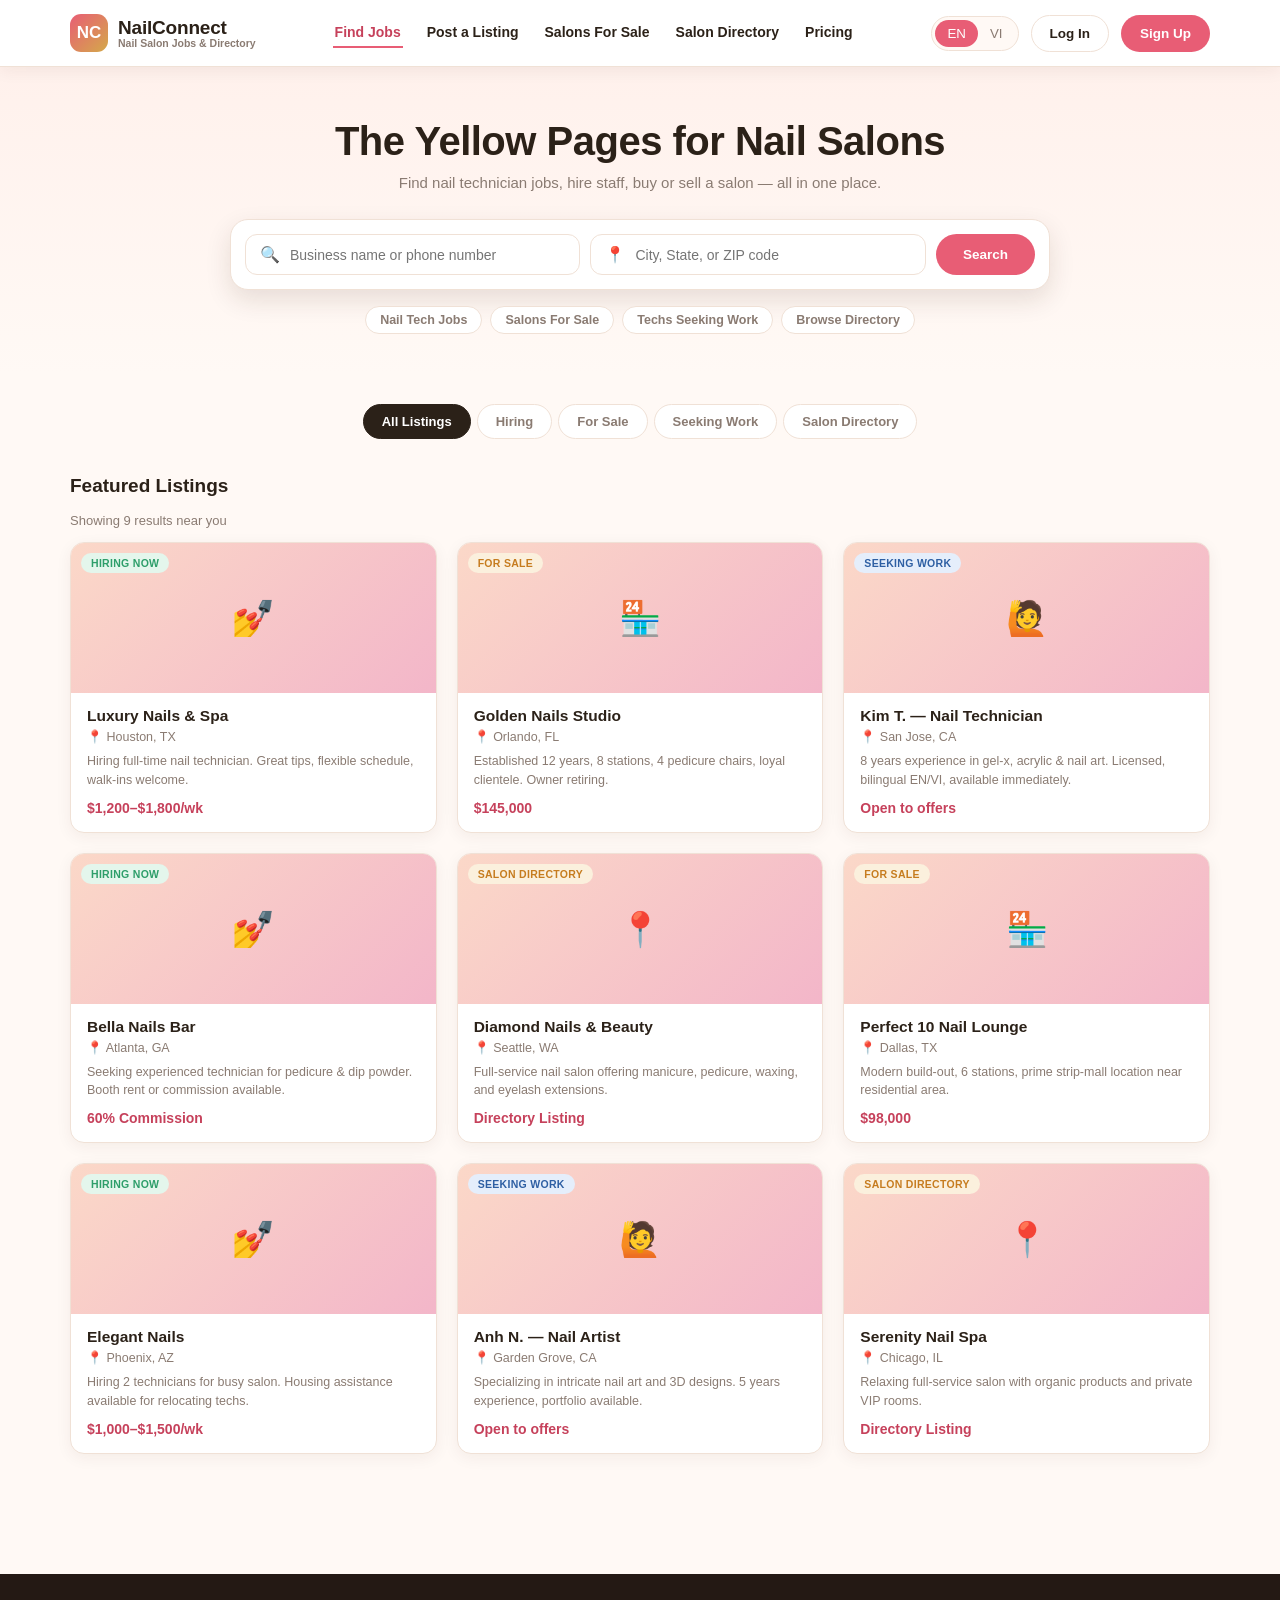
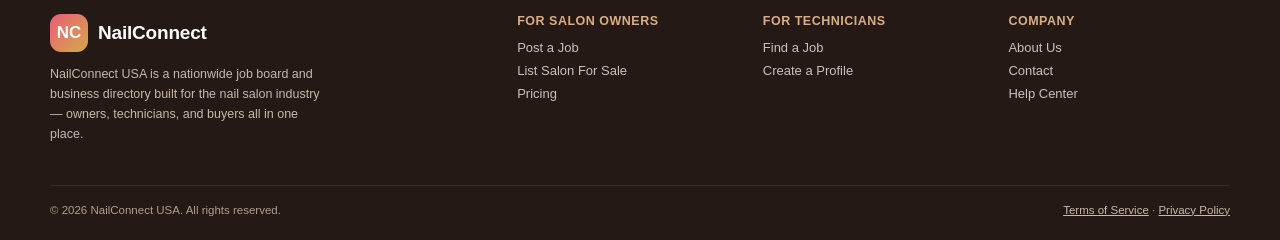
==== index.html @ aed932af "Add NailConnect USA mockup: nail salon job board & directory Static HTML/CSS/JS prototype for a bili" ====
<!DOCTYPE html>
<html lang="en">
<head>
<meta charset="UTF-8">
<meta name="viewport" content="width=device-width, initial-scale=1.0">
<title>NailConnect USA — Nail Salon Jobs & Directory</title>
<link rel="stylesheet" href="assets/css/style.css">
</head>
<body>

<header class="site-header">
  <div class="header-row">
    <a class="brand" href="index.html">
      <span class="mark">NC</span>
      <span>
        <span class="name">NailConnect</span>
        <span class="tagline" data-i18n="brand.tagline">Nail Salon Jobs &amp; Directory</span>
      </span>
    </a>
    <nav class="main-nav" id="mainNav">
      <a href="index.html" class="active" data-i18n="nav.jobs">Find Jobs</a>
      <a href="post-listing.html" data-i18n="nav.post">Post a Listing</a>
      <a href="index.html#forsale" data-i18n="nav.forsale">Salons For Sale</a>
      <a href="index.html#directory" data-i18n="nav.directory">Salon Directory</a>
      <a href="post-listing.html#plans" data-i18n="nav.pricing">Pricing</a>
    </nav>
    <div class="header-actions">
      <div class="lang-toggle">
        <button data-lang="en">EN</button>
        <button data-lang="vi">VI</button>
      </div>
      <a href="dashboard.html" class="btn btn-outline desktop-only" data-i18n="nav.login">Log In</a>
      <a href="post-listing.html" class="btn btn-primary desktop-only" data-i18n="nav.signup">Sign Up</a>
      <button class="hamburger" id="hamburger" aria-label="Menu"><span></span><span></span><span></span></button>
    </div>
  </div>
</header>

<section class="hero">
  <h1 data-i18n="hero.title">The Yellow Pages for Nail Salons</h1>
  <p data-i18n="hero.sub">Find nail technician jobs, hire staff, buy or sell a salon — all in one place.</p>
  <div class="search-panel">
    <div class="search-field">
      <span>🔍</span>
      <input type="text" id="searchName" data-i18n-ph="search.namePh" placeholder="Business name or phone number">
    </div>
    <div class="search-field">
      <span>📍</span>
      <input type="text" id="searchLoc" data-i18n-ph="search.locPh" placeholder="City, State, or ZIP code">
    </div>
    <button class="btn btn-primary" id="searchBtn" data-i18n="search.btn">Search</button>
  </div>
  <div class="chip-row">
    <button class="chip" data-type="jobs" data-i18n="chip.jobs">Nail Tech Jobs</button>
    <button class="chip" data-type="forsale" data-i18n="chip.forsale">Salons For Sale</button>
    <button class="chip" data-type="seeking" data-i18n="chip.seeking">Techs Seeking Work</button>
    <button class="chip" data-type="directory" data-i18n="chip.directory">Browse Directory</button>
  </div>
</section>

<div class="tab-row">
  <button class="tab-btn active" data-type="all" data-i18n="tabs.all">All Listings</button>
  <button class="tab-btn" data-type="jobs" data-i18n="tabs.jobs">Hiring</button>
  <button class="tab-btn" data-type="forsale" data-i18n="tabs.forsale">For Sale</button>
  <button class="tab-btn" data-type="seeking" data-i18n="tabs.seeking">Seeking Work</button>
  <button class="tab-btn" data-type="directory" data-i18n="tabs.directory">Salon Directory</button>
</div>

<main class="page" id="resultsSection">
  <div class="section-title">
    <h2 data-i18n="results.title">Featured Listings</h2>
  </div>
  <div class="results-meta" id="resultsMeta">Showing 9 results near you</div>
  <div class="listing-grid" id="listingGrid"></div>
</main>

<footer class="site-footer">
  <div class="footer-grid">
    <div>
      <div class="brand" style="margin-bottom:10px;">
        <span class="mark">NC</span><span class="name" style="color:#fff;">NailConnect</span>
      </div>
      <p style="font-size:12.5px;color:#C9B8AC;line-height:1.6;max-width:280px;" data-i18n="footer.about">NailConnect USA is a nationwide job board and business directory built for the nail salon industry.</p>
    </div>
    <div>
      <h4 data-i18n="footer.forOwners">For Salon Owners</h4>
      <a href="post-listing.html" data-i18n="footer.postJob">Post a Job</a>
      <a href="post-listing.html" data-i18n="footer.sellSalon">List Salon For Sale</a>
      <a href="post-listing.html#plans" data-i18n="footer.pricing">Pricing</a>
    </div>
    <div>
      <h4 data-i18n="footer.forTechs">For Technicians</h4>
      <a href="index.html" data-i18n="footer.findJob">Find a Job</a>
      <a href="post-listing.html" data-i18n="footer.createProfile">Create a Profile</a>
    </div>
    <div>
      <h4 data-i18n="footer.company">Company</h4>
      <a href="#" data-i18n="footer.aboutus">About Us</a>
      <a href="#" data-i18n="footer.contact">Contact</a>
      <a href="#" data-i18n="footer.help">Help Center</a>
    </div>
  </div>
  <div class="footer-bottom">
    <span>© 2026 NailConnect USA. <span data-i18n="footer.rights">All rights reserved.</span></span>
    <span><a href="#" data-i18n="footer.terms" style="color:#C9B8AC;">Terms of Service</a> · <a href="#" data-i18n="footer.privacy" style="color:#C9B8AC;">Privacy Policy</a></span>
  </div>
</footer>

<script src="assets/js/i18n.js"></script>
<script src="assets/js/app.js"></script>
</body>
</html>
---- assets/css/style.css ----
/* ============================================================
   NailConnect USA — shared stylesheet
   ============================================================ */
:root{
  --primary:#E85D75;
  --primary-dark:#C6415B;
  --gold:#D4A94A;
  --bg:#FFF9F5;
  --panel:#FFFFFF;
  --text:#2B2118;
  --muted:#8A7B72;
  --border:#F0E1D6;
  --success:#2E9E6A;
  --success-bg:#E4F6EC;
  --warn:#C67C1F;
  --warn-bg:#FBF0DD;
  --danger:#D14343;
  --danger-bg:#FBE8E8;
  --radius:14px;
  --shadow:0 4px 16px rgba(60,30,20,.06);
  --shadow-hover:0 10px 26px rgba(60,30,20,.12);
  --maxw:1180px;
}
*{box-sizing:border-box;}
html{scroll-behavior:smooth;}
body{
  margin:0;
  font-family:-apple-system,BlinkMacSystemFont,"Segoe UI",Roboto,Helvetica,Arial,sans-serif;
  background:var(--bg);
  color:var(--text);
  -webkit-font-smoothing:antialiased;
}
a{color:inherit;}
img{max-width:100%;display:block;}
button{font-family:inherit;}
.container{max-width:var(--maxw);margin:0 auto;padding:0 20px;}

/* ---------- Header ---------- */
header.site-header{
  position:sticky;top:0;z-index:100;
  background:var(--panel);
  border-bottom:1px solid var(--border);
  box-shadow:var(--shadow);
}
.header-row{
  max-width:var(--maxw);margin:0 auto;padding:14px 20px;
  display:flex;align-items:center;justify-content:space-between;gap:16px;
}
.brand{display:flex;align-items:center;gap:10px;text-decoration:none;flex-shrink:0;}
.brand .mark{
  width:38px;height:38px;border-radius:11px;
  background:linear-gradient(135deg,var(--primary),var(--gold));
  display:flex;align-items:center;justify-content:center;
  color:#fff;font-weight:800;font-size:17px;
}
.brand .name{font-weight:800;font-size:19px;color:var(--text);letter-spacing:-.2px;}
.brand .tagline{display:block;font-size:10.5px;font-weight:600;color:var(--muted);margin-top:-2px;}

nav.main-nav{display:flex;align-items:center;gap:22px;}
nav.main-nav a{
  text-decoration:none;color:var(--text);font-weight:600;font-size:14px;
  padding:6px 2px;border-bottom:2px solid transparent;
}
nav.main-nav a:hover, nav.main-nav a.active{border-color:var(--primary);color:var(--primary-dark);}

.header-actions{display:flex;align-items:center;gap:12px;flex-shrink:0;}

.lang-toggle{
  display:flex;background:var(--bg);border:1px solid var(--border);border-radius:999px;padding:3px;font-size:12px;font-weight:700;
}
.lang-toggle button{
  border:none;background:transparent;padding:6px 12px;border-radius:999px;cursor:pointer;color:var(--muted);
}
.lang-toggle button.active{background:var(--primary);color:#fff;}

.btn{
  display:inline-flex;align-items:center;justify-content:center;gap:6px;
  padding:10px 18px;border-radius:999px;border:1.5px solid transparent;
  font-weight:700;font-size:13.5px;cursor:pointer;text-decoration:none;
  transition:all .15s;
}
.btn-primary{background:var(--primary);color:#fff;}
.btn-primary:hover{background:var(--primary-dark);}
.btn-outline{border-color:var(--border);background:var(--panel);color:var(--text);}
.btn-outline:hover{border-color:var(--primary);color:var(--primary-dark);}
.btn-gold{background:var(--gold);color:#fff;}
.btn-gold:hover{background:#b98f38;}
.btn-block{width:100%;}
.btn-sm{padding:7px 14px;font-size:12.5px;}
.btn-danger-outline{border-color:var(--danger);color:var(--danger);background:transparent;}
.btn-danger-outline:hover{background:var(--danger-bg);}

.hamburger{display:none;flex-direction:column;gap:4px;background:none;border:none;cursor:pointer;padding:6px;}
.hamburger span{width:22px;height:2px;background:var(--text);border-radius:2px;}

/* ---------- Hero / Search ---------- */
.hero{
  background:linear-gradient(180deg,#FFF1EC 0%,var(--bg) 100%);
  padding:52px 20px 40px;text-align:center;
}
.hero h1{font-size:clamp(26px,4vw,40px);margin:0 0 10px;font-weight:800;letter-spacing:-.5px;}
.hero p{color:var(--muted);font-size:15px;margin:0 0 28px;}

.search-panel{
  max-width:820px;margin:0 auto;background:var(--panel);border:1px solid var(--border);
  border-radius:18px;box-shadow:var(--shadow-hover);padding:14px;
  display:flex;gap:10px;flex-wrap:wrap;
}
.search-field{
  flex:1;min-width:180px;display:flex;align-items:center;gap:8px;
  border:1.5px solid var(--border);border-radius:12px;padding:10px 14px;
}
.search-field input{border:none;outline:none;background:transparent;font-size:14px;width:100%;color:var(--text);}
.search-panel .btn{flex-shrink:0;padding:12px 26px;}

.chip-row{display:flex;gap:8px;justify-content:center;flex-wrap:wrap;margin-top:16px;}
.chip{
  border:1px solid var(--border);background:var(--panel);color:var(--muted);
  padding:6px 14px;border-radius:999px;font-size:12.5px;font-weight:600;cursor:pointer;
}
.chip:hover, .chip.active{border-color:var(--primary);color:var(--primary-dark);background:#FFF1EC;}

/* ---------- Tabs ---------- */
.tab-row{
  display:flex;gap:6px;justify-content:center;flex-wrap:wrap;
  margin:30px auto 6px;max-width:var(--maxw);padding:0 20px;
}
.tab-btn{
  border:1.5px solid var(--border);background:var(--panel);padding:9px 18px;border-radius:999px;
  font-weight:700;font-size:13px;color:var(--muted);cursor:pointer;
}
.tab-btn.active{background:var(--text);color:#fff;border-color:var(--text);}

/* ---------- Listing grid / cards ---------- */
main.page{max-width:var(--maxw);margin:0 auto;padding:30px 20px 80px;}
.section-title{display:flex;align-items:center;justify-content:space-between;margin:0 0 16px;}
.section-title h2{font-size:19px;margin:0;}
.results-meta{color:var(--muted);font-size:13px;margin-bottom:14px;}

.listing-grid{display:grid;grid-template-columns:repeat(3,1fr);gap:20px;}
@media (max-width:900px){.listing-grid{grid-template-columns:repeat(2,1fr);}}
@media (max-width:620px){.listing-grid{grid-template-columns:1fr;}}

.listing-card{
  background:var(--panel);border:1px solid var(--border);border-radius:var(--radius);
  overflow:hidden;box-shadow:var(--shadow);transition:box-shadow .15s,transform .15s;text-decoration:none;color:var(--text);display:block;
}
.listing-card:hover{box-shadow:var(--shadow-hover);transform:translateY(-2px);}
.listing-photo{
  height:150px;background:linear-gradient(135deg,#FBD8C8,#F3B6C9);
  display:flex;align-items:center;justify-content:center;font-size:34px;position:relative;
}
.badge{
  position:absolute;top:10px;left:10px;font-size:10.5px;font-weight:800;
  padding:4px 10px;border-radius:999px;text-transform:uppercase;letter-spacing:.3px;
}
.badge-hiring{background:var(--success-bg);color:var(--success);}
.badge-forsale{background:var(--warn-bg);color:var(--warn);}
.badge-seeking{background:#E5EEFB;color:#2E5FA3;}
.badge-featured{position:static;background:var(--gold);color:#fff;margin-left:6px;}
.listing-body{padding:14px 16px 16px;}
.listing-body h3{margin:0 0 4px;font-size:15.5px;}
.listing-loc{font-size:12.5px;color:var(--muted);margin-bottom:8px;display:flex;align-items:center;gap:5px;}
.listing-desc{font-size:12.5px;color:var(--muted);line-height:1.5;margin-bottom:10px;
  display:-webkit-box;-webkit-line-clamp:2;-webkit-box-orient:vertical;overflow:hidden;}
.listing-price{font-weight:800;color:var(--primary-dark);font-size:14px;}

/* ---------- Panels / forms ---------- */
.panel{background:var(--panel);border:1px solid var(--border);border-radius:var(--radius);box-shadow:var(--shadow);padding:24px;}
.form-row{margin-bottom:16px;}
.form-row label{display:block;font-size:13px;font-weight:700;margin-bottom:6px;}
.form-row .hint{font-size:11.5px;color:var(--muted);font-weight:400;margin-top:4px;}
.form-row input, .form-row select, .form-row textarea{
  width:100%;padding:11px 13px;border:1.5px solid var(--border);border-radius:10px;
  font-family:inherit;font-size:14px;outline:none;background:#fff;color:var(--text);
}
.form-row input:focus, .form-row select:focus, .form-row textarea:focus{border-color:var(--primary);}
.form-grid-2{display:grid;grid-template-columns:1fr 1fr;gap:16px;}
@media (max-width:640px){.form-grid-2{grid-template-columns:1fr;}}

.step-title{display:flex;align-items:center;gap:10px;margin:0 0 18px;font-size:16px;}
.step-num{
  width:26px;height:26px;border-radius:50%;background:var(--primary);color:#fff;
  display:flex;align-items:center;justify-content:center;font-size:13px;font-weight:800;flex-shrink:0;
}

.type-card-row{display:grid;grid-template-columns:repeat(4,1fr);gap:12px;}
@media (max-width:800px){.type-card-row{grid-template-columns:repeat(2,1fr);}}
.type-card{
  border:1.5px solid var(--border);border-radius:12px;padding:16px 12px;text-align:center;cursor:pointer;background:#fff;
}
.type-card:hover{border-color:var(--primary);}
.type-card.selected{border-color:var(--primary);background:#FFF1EC;}
.type-card .icon{font-size:26px;margin-bottom:6px;}
.type-card .label{font-size:13px;font-weight:700;}

.dropzone{
  border:2px dashed var(--border);border-radius:12px;padding:30px 14px;text-align:center;color:var(--muted);
  font-size:13px;background:#FFFCFA;cursor:pointer;
}
.dropzone:hover{border-color:var(--primary);}
.thumb-row{display:flex;gap:10px;flex-wrap:wrap;margin-top:12px;}
.thumb{width:64px;height:64px;border-radius:8px;background:linear-gradient(135deg,#FBD8C8,#F3B6C9);display:flex;align-items:center;justify-content:center;font-size:20px;}

.plan-row{display:grid;grid-template-columns:repeat(3,1fr);gap:14px;}
@media (max-width:760px){.plan-row{grid-template-columns:1fr;}}
.plan-card{border:1.5px solid var(--border);border-radius:14px;padding:20px;text-align:center;position:relative;background:#fff;cursor:pointer;}
.plan-card.selected{border-color:var(--gold);box-shadow:0 0 0 3px #D4A94A22;}
.plan-card .plan-name{font-weight:800;font-size:15px;margin-bottom:4px;}
.plan-card .plan-price{font-size:26px;font-weight:800;color:var(--primary-dark);margin:8px 0;}
.plan-card .plan-price span{font-size:12px;color:var(--muted);font-weight:600;}
.plan-card ul{list-style:none;padding:0;margin:12px 0 0;font-size:12.5px;color:var(--muted);text-align:left;}
.plan-card li{padding:4px 0;display:flex;gap:6px;}
.plan-badge{position:absolute;top:-10px;left:50%;transform:translateX(-50%);background:var(--gold);color:#fff;font-size:10.5px;font-weight:800;padding:3px 12px;border-radius:999px;}

.pay-methods{display:flex;gap:10px;margin-bottom:16px;flex-wrap:wrap;}
.pay-method{border:1.5px solid var(--border);border-radius:10px;padding:10px 16px;font-size:13px;font-weight:700;cursor:pointer;display:flex;align-items:center;gap:8px;background:#fff;}
.pay-method.selected{border-color:var(--primary);background:#FFF1EC;}
.apple-pay-btn, .google-pay-btn{
  background:#000;color:#fff;border-radius:10px;padding:13px;text-align:center;font-weight:700;font-size:14px;cursor:pointer;
}
.google-pay-btn{background:#fff;color:#1a1a1a;border:1.5px solid var(--border);}

/* ---------- Dashboard / Admin layout ---------- */
.app-shell{display:flex;min-height:calc(100vh - 68px);}
.sidebar{
  width:230px;flex-shrink:0;background:var(--panel);border-right:1px solid var(--border);
  padding:20px 14px;position:sticky;top:68px;align-self:flex-start;height:calc(100vh - 68px);overflow-y:auto;
}
.sidebar a{
  display:flex;align-items:center;gap:10px;text-decoration:none;color:var(--text);
  padding:10px 12px;border-radius:10px;font-size:13.5px;font-weight:600;margin-bottom:2px;
}
.sidebar a:hover{background:var(--bg);}
.sidebar a.active{background:#FFF1EC;color:var(--primary-dark);}
.sidebar .sidebar-label{font-size:11px;text-transform:uppercase;color:var(--muted);font-weight:700;letter-spacing:.5px;margin:16px 0 6px 12px;}
.dash-main{flex:1;padding:26px 30px;min-width:0;}
.dash-main h1{font-size:21px;margin:0 0 4px;}
.dash-sub{color:var(--muted);font-size:13.5px;margin-bottom:22px;}

.stat-grid{display:grid;grid-template-columns:repeat(4,1fr);gap:16px;margin-bottom:26px;}
@media (max-width:900px){.stat-grid{grid-template-columns:repeat(2,1fr);}}
.stat-card{background:var(--panel);border:1px solid var(--border);border-radius:var(--radius);padding:18px 20px;box-shadow:var(--shadow);}
.stat-card .stat-val{font-size:24px;font-weight:800;}
.stat-card .stat-lbl{font-size:12px;color:var(--muted);font-weight:600;margin-top:2px;}
.stat-card .stat-delta{font-size:11px;font-weight:700;margin-top:6px;}
.stat-card .stat-delta.up{color:var(--success);}
.stat-card .stat-delta.down{color:var(--danger);}

table.data-table{width:100%;border-collapse:collapse;font-size:13px;}
table.data-table th{
  text-align:left;font-size:11px;text-transform:uppercase;letter-spacing:.4px;color:var(--muted);
  padding:10px 12px;border-bottom:1.5px solid var(--border);font-weight:700;
}
table.data-table td{padding:12px;border-bottom:1px solid var(--border);vertical-align:middle;}
table.data-table tr:last-child td{border-bottom:none;}
.status-pill{font-size:11px;font-weight:800;padding:4px 10px;border-radius:999px;display:inline-block;}
.status-active{background:var(--success-bg);color:var(--success);}
.status-pending{background:var(--warn-bg);color:var(--warn);}
.status-expired{background:#EFEFEF;color:var(--muted);}
.status-rejected{background:var(--danger-bg);color:var(--danger);}
.table-wrap{background:var(--panel);border:1px solid var(--border);border-radius:var(--radius);box-shadow:var(--shadow);padding:6px;overflow-x:auto;}
.table-actions{display:flex;gap:6px;}
.icon-btn{border:1px solid var(--border);background:#fff;border-radius:8px;padding:6px 10px;font-size:12px;cursor:pointer;}
.icon-btn.approve{color:var(--success);border-color:var(--success);}
.icon-btn.reject{color:var(--danger);border-color:var(--danger);}

.card-toolbar{display:flex;justify-content:space-between;align-items:center;margin-bottom:16px;flex-wrap:wrap;gap:10px;}

/* ---------- Listing detail page ---------- */
.detail-grid{display:grid;grid-template-columns:2fr 1fr;gap:24px;align-items:start;}
@media (max-width:900px){.detail-grid{grid-template-columns:1fr;}}
.gallery-main{height:320px;border-radius:var(--radius);background:linear-gradient(135deg,#FBD8C8,#F3B6C9);display:flex;align-items:center;justify-content:center;font-size:50px;margin-bottom:10px;}
.gallery-thumbs{display:flex;gap:8px;}
.gallery-thumbs .thumb{flex:1;height:56px;}
.social-row{display:flex;gap:10px;margin-top:14px;}
.social-icon{width:36px;height:36px;border-radius:50%;background:var(--bg);border:1px solid var(--border);display:flex;align-items:center;justify-content:center;font-size:15px;text-decoration:none;color:var(--text);}
.info-list{list-style:none;padding:0;margin:0;font-size:13.5px;}
.info-list li{display:flex;gap:8px;padding:8px 0;border-bottom:1px solid var(--border);}
.info-list li:last-child{border-bottom:none;}

/* ---------- Footer ---------- */
footer.site-footer{background:#241914;color:#EADFD6;padding:40px 20px 24px;margin-top:40px;}
.footer-grid{max-width:var(--maxw);margin:0 auto;display:grid;grid-template-columns:2fr 1fr 1fr 1fr;gap:24px;}
@media (max-width:760px){.footer-grid{grid-template-columns:1fr 1fr;}}
.footer-grid h4{font-size:12.5px;text-transform:uppercase;letter-spacing:.5px;color:#D9AE86;margin:0 0 12px;}
.footer-grid a{display:block;color:#EADFD6;text-decoration:none;font-size:13px;margin-bottom:8px;opacity:.85;}
.footer-grid a:hover{opacity:1;text-decoration:underline;}
.footer-bottom{max-width:var(--maxw);margin:28px auto 0;border-top:1px solid #3A2C24;padding-top:18px;font-size:11.5px;color:#B39C8C;display:flex;justify-content:space-between;flex-wrap:wrap;gap:10px;}

/* ---------- Mobile nav ---------- */
@media (max-width:860px){
  nav.main-nav{
    position:fixed;top:68px;left:0;right:0;bottom:0;background:var(--panel);
    flex-direction:column;align-items:flex-start;padding:20px;gap:4px;
    transform:translateX(-100%);transition:transform .2s;z-index:90;overflow-y:auto;
  }
  nav.main-nav.open{transform:translateX(0);}
  nav.main-nav a{width:100%;padding:12px 8px;border-bottom:1px solid var(--border);}
  .hamburger{display:flex;}
  .header-actions .desktop-only{display:none;}
  .sidebar{
    position:fixed;left:0;top:68px;bottom:0;transform:translateX(-100%);transition:transform .2s;z-index:95;width:250px;box-shadow:var(--shadow-hover);
  }
  .sidebar.open{transform:translateX(0);}
  .dash-main{padding:18px;}
  .stat-grid{grid-template-columns:1fr 1fr;}
}
@media (max-width:480px){
  .search-panel{flex-direction:column;}
  .search-panel .btn{width:100%;}
  .stat-grid{grid-template-columns:1fr;}
}

.mobile-menu-toggle{display:none;}
@media (max-width:860px){
  .mobile-menu-toggle{display:inline-flex;background:none;border:1px solid var(--border);border-radius:8px;padding:8px 10px;cursor:pointer;font-size:13px;}
}

.text-center{text-align:center;}
.mt-24{margin-top:24px;}
.muted{color:var(--muted);}
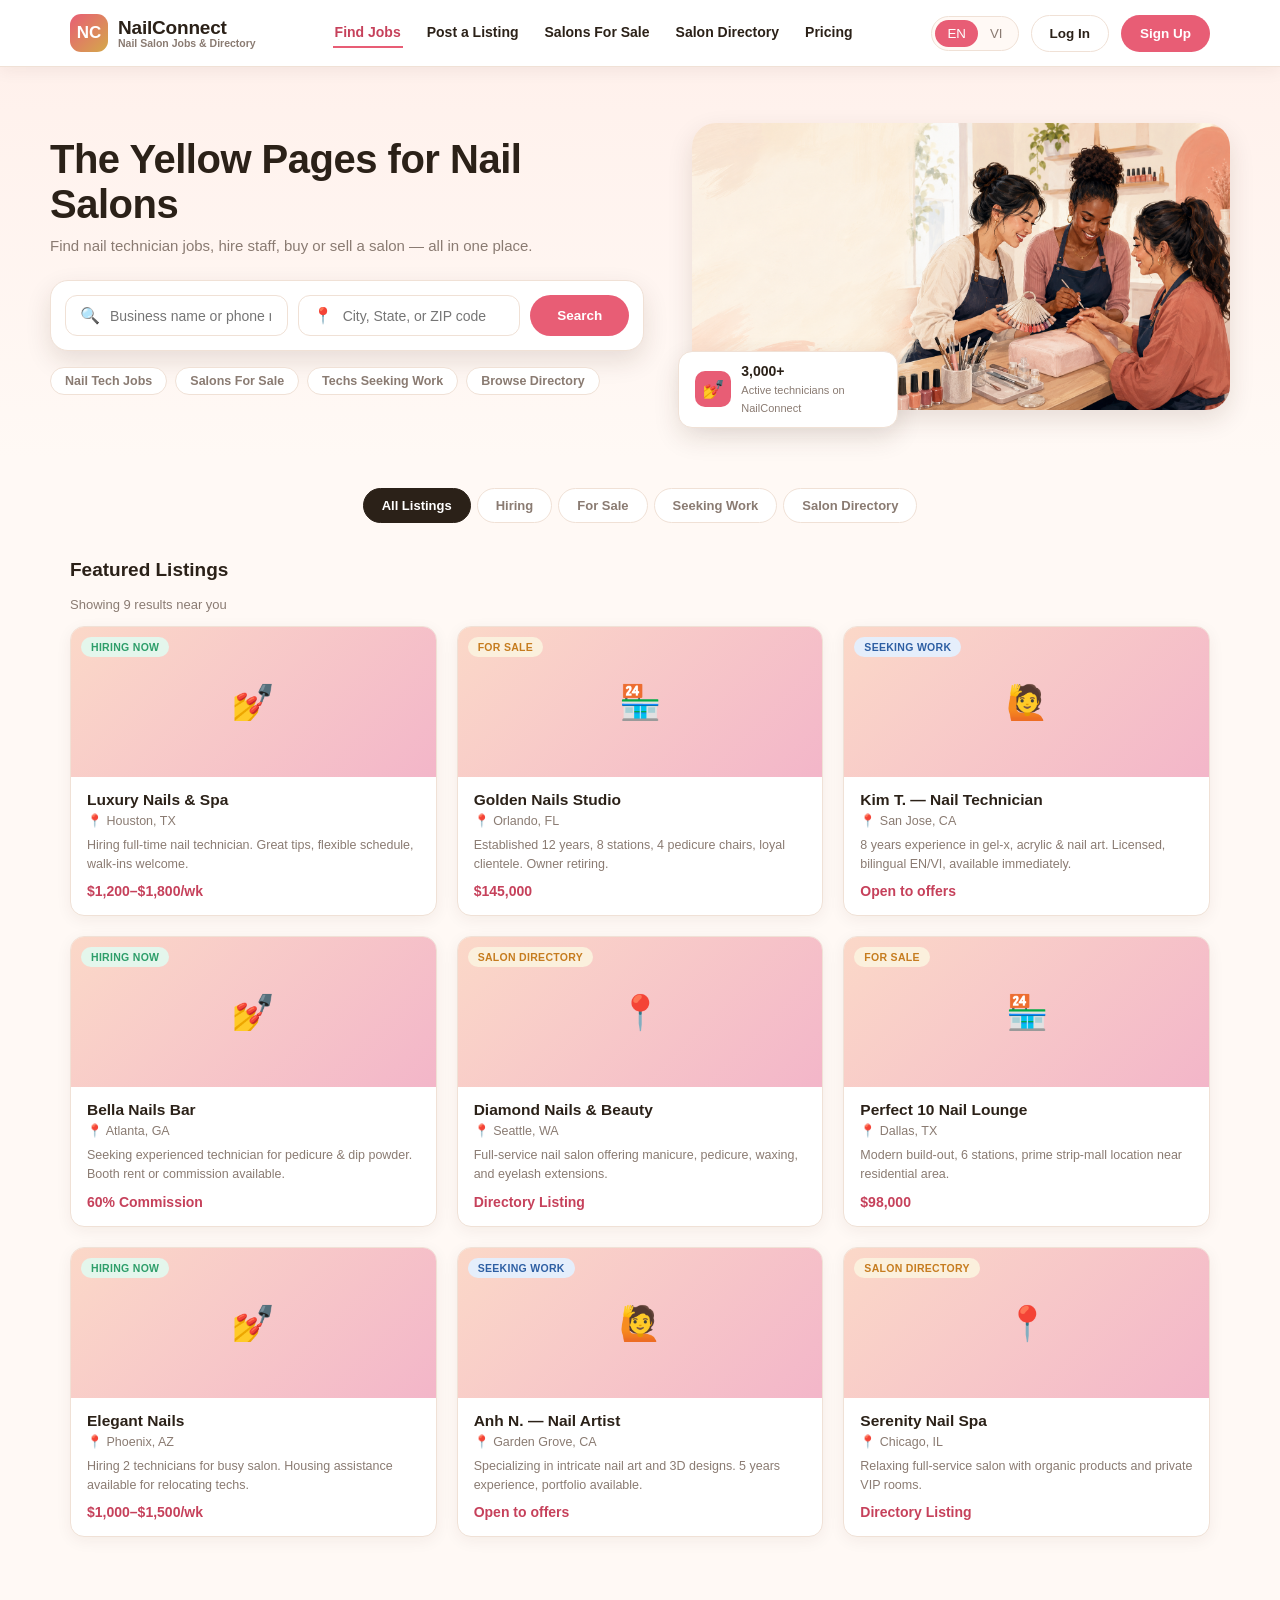
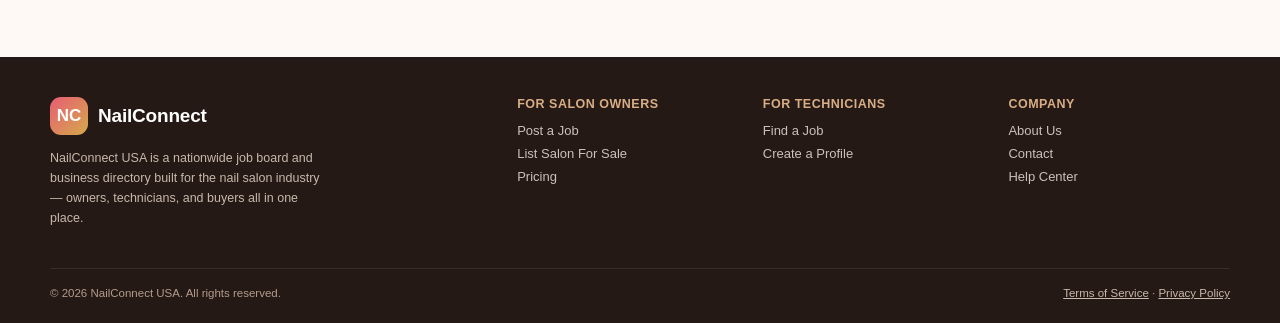
==== commit daa5b43e: "Redesign homepage hero: two-column layout with real salon photo Split the hero into a two-column lay" ====
--- a/index.html
+++ b/index.html
@@ -37,24 +37,36 @@
 </header>
 
 <section class="hero">
-  <h1 data-i18n="hero.title">The Yellow Pages for Nail Salons</h1>
-  <p data-i18n="hero.sub">Find nail technician jobs, hire staff, buy or sell a salon — all in one place.</p>
-  <div class="search-panel">
-    <div class="search-field">
-      <span>🔍</span>
-      <input type="text" id="searchName" data-i18n-ph="search.namePh" placeholder="Business name or phone number">
+  <div class="hero-inner">
+    <div class="hero-copy">
+      <h1 data-i18n="hero.title">The Yellow Pages for Nail Salons</h1>
+      <p data-i18n="hero.sub">Find nail technician jobs, hire staff, buy or sell a salon — all in one place.</p>
+      <div class="search-panel">
+        <div class="search-field">
+          <span>🔍</span>
+          <input type="text" id="searchName" data-i18n-ph="search.namePh" placeholder="Business name or phone number">
+        </div>
+        <div class="search-field">
+          <span>📍</span>
+          <input type="text" id="searchLoc" data-i18n-ph="search.locPh" placeholder="City, State, or ZIP code">
+        </div>
+        <button class="btn btn-primary" id="searchBtn" data-i18n="search.btn">Search</button>
+      </div>
+      <div class="chip-row">
+        <button class="chip" data-type="jobs" data-i18n="chip.jobs">Nail Tech Jobs</button>
+        <button class="chip" data-type="forsale" data-i18n="chip.forsale">Salons For Sale</button>
+        <button class="chip" data-type="seeking" data-i18n="chip.seeking">Techs Seeking Work</button>
+        <button class="chip" data-type="directory" data-i18n="chip.directory">Browse Directory</button>
+      </div>
     </div>
-    <div class="search-field">
-      <span>📍</span>
-      <input type="text" id="searchLoc" data-i18n-ph="search.locPh" placeholder="City, State, or ZIP code">
+
+    <div class="hero-visual">
+      <img class="hero-illustration" src="assets/img/nailhop-hero.png" alt="A group of nail technicians giving a client a manicure at a salon table" loading="eager">
+      <div class="hero-badge">
+        <span class="badge-icon">💅</span>
+        <span class="badge-text"><b>3,000+</b><span>Active technicians on NailConnect</span></span>
+      </div>
     </div>
-    <button class="btn btn-primary" id="searchBtn" data-i18n="search.btn">Search</button>
-  </div>
-  <div class="chip-row">
-    <button class="chip" data-type="jobs" data-i18n="chip.jobs">Nail Tech Jobs</button>
-    <button class="chip" data-type="forsale" data-i18n="chip.forsale">Salons For Sale</button>
-    <button class="chip" data-type="seeking" data-i18n="chip.seeking">Techs Seeking Work</button>
-    <button class="chip" data-type="directory" data-i18n="chip.directory">Browse Directory</button>
   </div>
 </section>
 
--- a/assets/css/style.css
+++ b/assets/css/style.css
@@ -96,13 +96,18 @@
 /* ---------- Hero / Search ---------- */
 .hero{
   background:linear-gradient(180deg,#FFF1EC 0%,var(--bg) 100%);
-  padding:52px 20px 40px;text-align:center;
-}
-.hero h1{font-size:clamp(26px,4vw,40px);margin:0 0 10px;font-weight:800;letter-spacing:-.5px;}
-.hero p{color:var(--muted);font-size:15px;margin:0 0 28px;}
+  padding:56px 20px 48px;
+}
+.hero-inner{
+  max-width:var(--maxw);margin:0 auto;
+  display:grid;grid-template-columns:1.05fr 0.95fr;gap:48px;align-items:center;
+}
+.hero-copy{text-align:left;}
+.hero h1{font-size:clamp(26px,3.6vw,40px);margin:0 0 10px;font-weight:800;letter-spacing:-.5px;}
+.hero p{color:var(--muted);font-size:15px;margin:0 0 26px;}
 
 .search-panel{
-  max-width:820px;margin:0 auto;background:var(--panel);border:1px solid var(--border);
+  background:var(--panel);border:1px solid var(--border);
   border-radius:18px;box-shadow:var(--shadow-hover);padding:14px;
   display:flex;gap:10px;flex-wrap:wrap;
 }
@@ -113,12 +118,34 @@
 .search-field input{border:none;outline:none;background:transparent;font-size:14px;width:100%;color:var(--text);}
 .search-panel .btn{flex-shrink:0;padding:12px 26px;}
 
-.chip-row{display:flex;gap:8px;justify-content:center;flex-wrap:wrap;margin-top:16px;}
+.chip-row{display:flex;gap:8px;justify-content:flex-start;flex-wrap:wrap;margin-top:16px;}
 .chip{
   border:1px solid var(--border);background:var(--panel);color:var(--muted);
   padding:6px 14px;border-radius:999px;font-size:12.5px;font-weight:600;cursor:pointer;
 }
 .chip:hover, .chip.active{border-color:var(--primary);color:var(--primary-dark);background:#FFF1EC;}
+
+/* ---------- Hero image ---------- */
+.hero-visual{position:relative;}
+.hero-illustration{width:100%;height:auto;display:block;border-radius:24px;box-shadow:var(--shadow-hover);}
+.hero-badge{
+  position:absolute;bottom:-18px;left:-14px;background:var(--panel);border:1px solid var(--border);
+  border-radius:14px;padding:11px 16px;box-shadow:var(--shadow-hover);
+  display:flex;align-items:center;gap:10px;max-width:220px;
+}
+.hero-badge .badge-icon{
+  width:36px;height:36px;border-radius:10px;background:var(--primary);color:#fff;
+  display:flex;align-items:center;justify-content:center;font-size:17px;flex-shrink:0;
+}
+.hero-badge .badge-text b{display:block;font-size:14px;line-height:1.2;}
+.hero-badge .badge-text span{font-size:11px;color:var(--muted);}
+
+@media (max-width:900px){
+  .hero-inner{grid-template-columns:1fr;gap:32px;}
+  .hero-copy{text-align:center;}
+  .chip-row{justify-content:center;}
+  .hero-badge{left:50%;transform:translateX(-50%);bottom:-16px;}
+}
 
 /* ---------- Tabs ---------- */
 .tab-row{
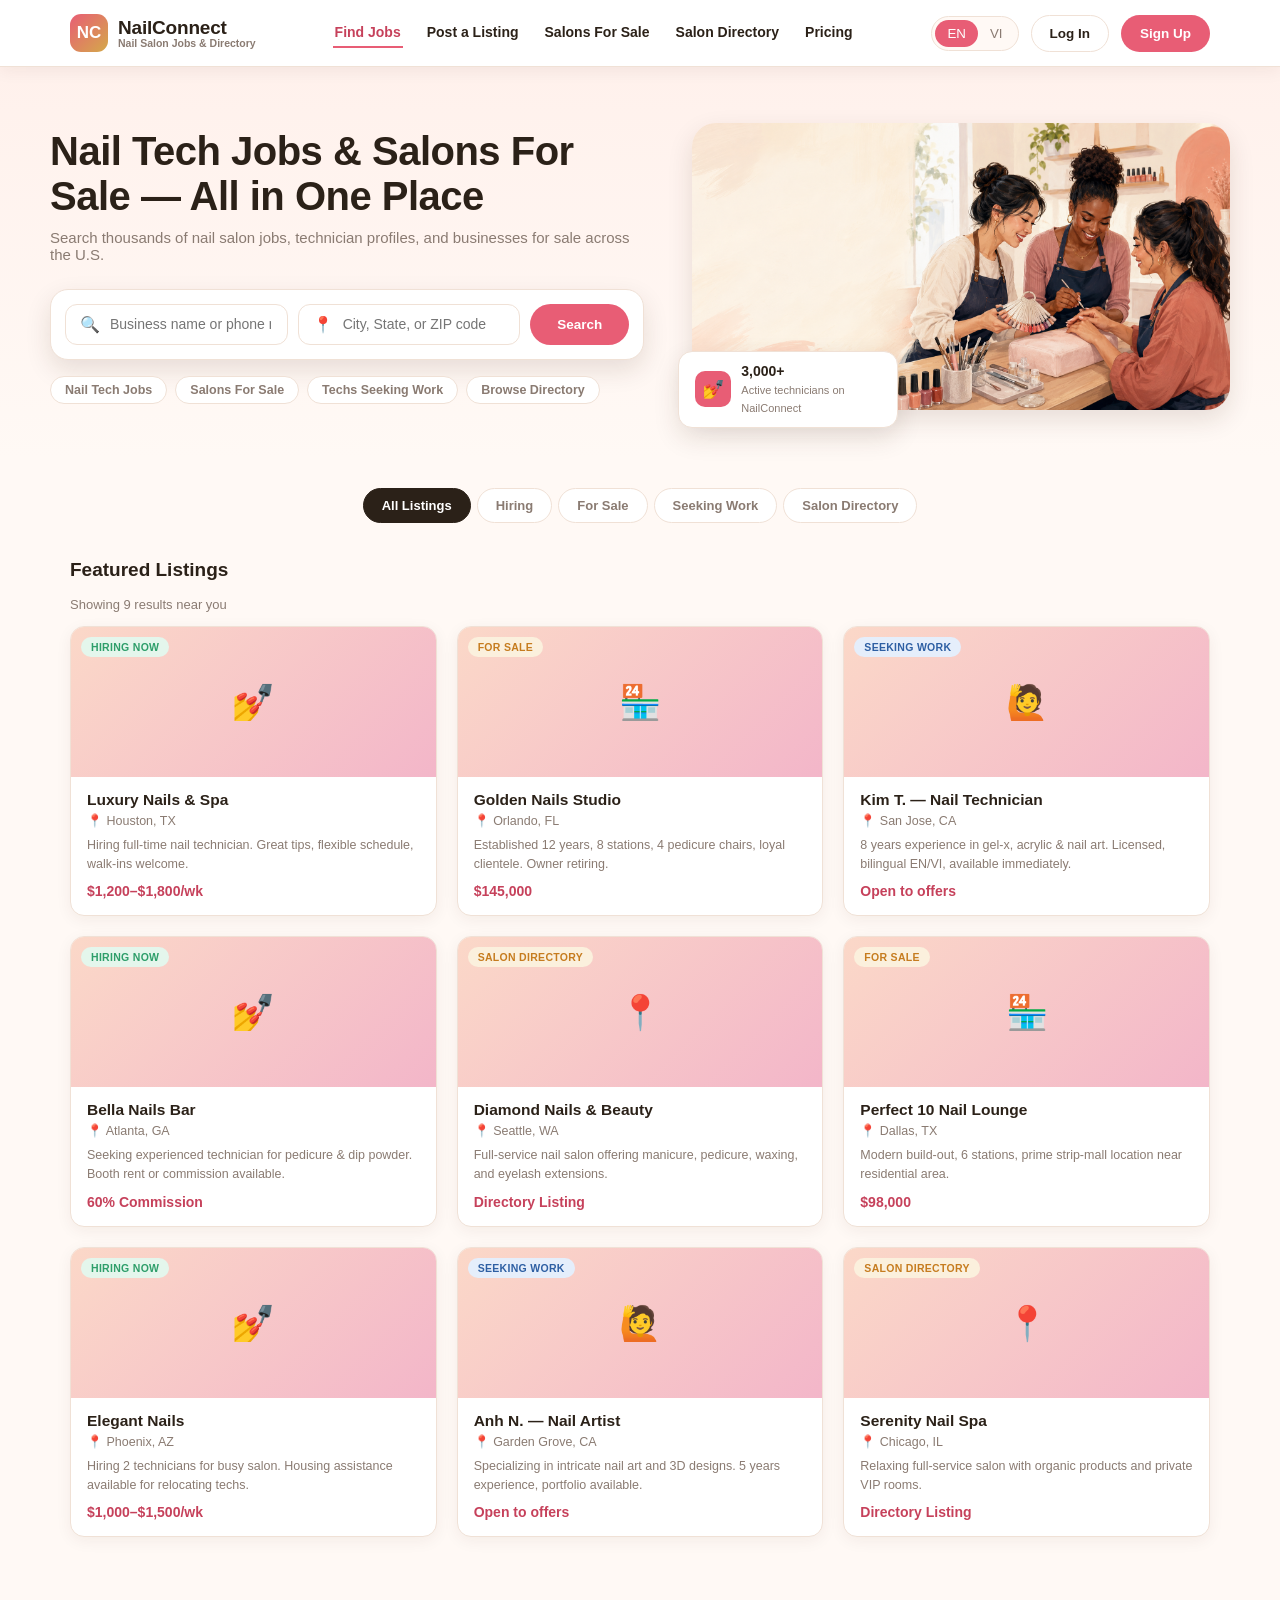
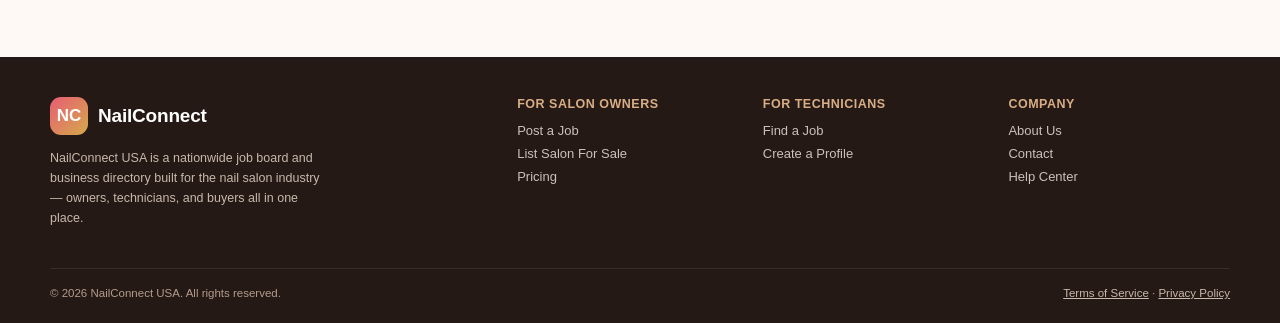
==== commit b7c46f99: "Update homepage H1 to SEO-friendly headline Replace "The Yellow Pages for Nail Salons" with "Nail Te" ====
--- a/index.html
+++ b/index.html
@@ -39,8 +39,8 @@
 <section class="hero">
   <div class="hero-inner">
     <div class="hero-copy">
-      <h1 data-i18n="hero.title">The Yellow Pages for Nail Salons</h1>
-      <p data-i18n="hero.sub">Find nail technician jobs, hire staff, buy or sell a salon — all in one place.</p>
+      <h1 data-i18n="hero.title">Nail Tech Jobs &amp; Salons For Sale — All in One Place</h1>
+      <p data-i18n="hero.sub">Search thousands of nail salon jobs, technician profiles, and businesses for sale across the U.S.</p>
       <div class="search-panel">
         <div class="search-field">
           <span>🔍</span>
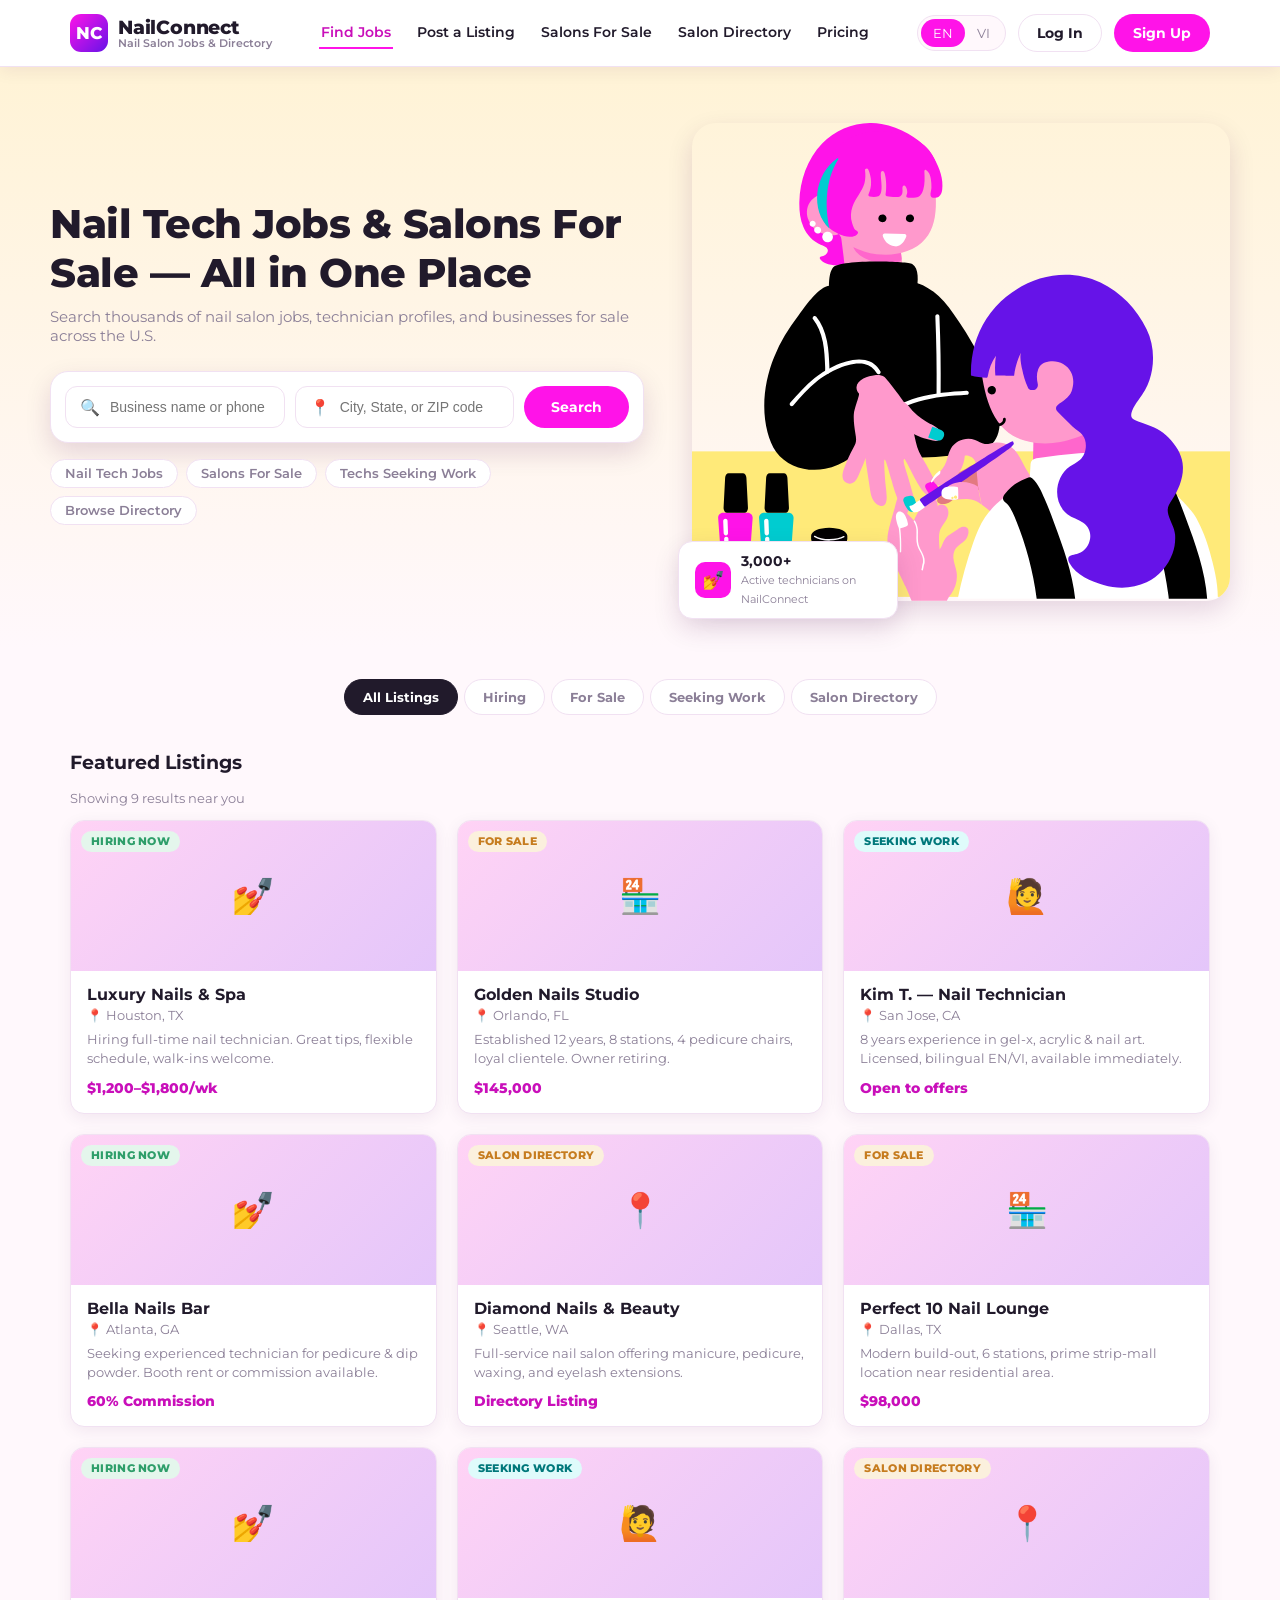
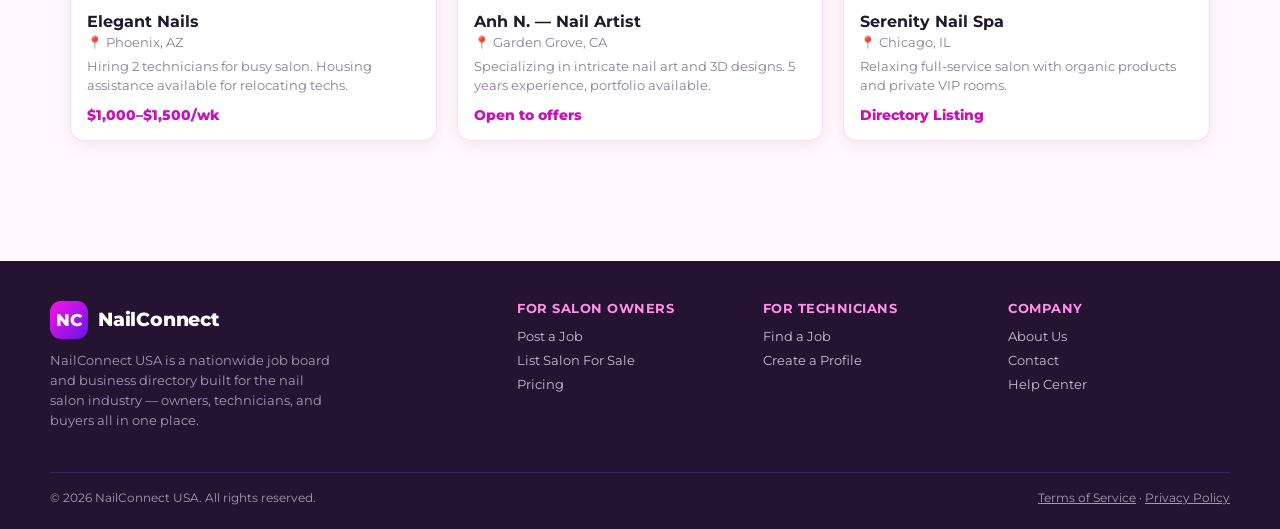
==== commit 27a8fbc8: "Rebrand site to match hero illustration palette + Montserrat type Replace the rose/gold color scheme" ====
--- a/index.html
+++ b/index.html
@@ -4,6 +4,9 @@
 <meta charset="UTF-8">
 <meta name="viewport" content="width=device-width, initial-scale=1.0">
 <title>NailConnect USA — Nail Salon Jobs & Directory</title>
+<link rel="preconnect" href="https://fonts.googleapis.com">
+<link rel="preconnect" href="https://fonts.gstatic.com" crossorigin>
+<link href="https://fonts.googleapis.com/css2?family=Montserrat:wght@400;500;600;700;800&display=swap" rel="stylesheet">
 <link rel="stylesheet" href="assets/css/style.css">
 </head>
 <body>
@@ -61,7 +64,7 @@
     </div>
 
     <div class="hero-visual">
-      <img class="hero-illustration" src="assets/img/nailhop-hero.png" alt="A group of nail technicians giving a client a manicure at a salon table" loading="eager">
+      <img class="hero-illustration" src="assets/img/hero-Illo.svg" alt="A group of nail technicians giving a client a manicure at a salon table" loading="eager">
       <div class="hero-badge">
         <span class="badge-icon">💅</span>
         <span class="badge-text"><b>3,000+</b><span>Active technicians on NailConnect</span></span>
@@ -92,7 +95,7 @@
       <div class="brand" style="margin-bottom:10px;">
         <span class="mark">NC</span><span class="name" style="color:#fff;">NailConnect</span>
       </div>
-      <p style="font-size:12.5px;color:#C9B8AC;line-height:1.6;max-width:280px;" data-i18n="footer.about">NailConnect USA is a nationwide job board and business directory built for the nail salon industry.</p>
+      <p style="font-size:12.5px;color:#A896BE;line-height:1.6;max-width:280px;" data-i18n="footer.about">NailConnect USA is a nationwide job board and business directory built for the nail salon industry.</p>
     </div>
     <div>
       <h4 data-i18n="footer.forOwners">For Salon Owners</h4>
@@ -114,7 +117,7 @@
   </div>
   <div class="footer-bottom">
     <span>© 2026 NailConnect USA. <span data-i18n="footer.rights">All rights reserved.</span></span>
-    <span><a href="#" data-i18n="footer.terms" style="color:#C9B8AC;">Terms of Service</a> · <a href="#" data-i18n="footer.privacy" style="color:#C9B8AC;">Privacy Policy</a></span>
+    <span><a href="#" data-i18n="footer.terms" style="color:#A896BE;">Terms of Service</a> · <a href="#" data-i18n="footer.privacy" style="color:#A896BE;">Privacy Policy</a></span>
   </div>
 </footer>
 
--- a/assets/css/style.css
+++ b/assets/css/style.css
@@ -2,14 +2,18 @@
    NailConnect USA — shared stylesheet
    ============================================================ */
 :root{
-  --primary:#E85D75;
-  --primary-dark:#C6415B;
-  --gold:#D4A94A;
-  --bg:#FFF9F5;
+  --primary:#FF13E8;
+  --primary-dark:#C90FBA;
+  --primary-soft:#FDE1FA;
+  --gold:#6613E8;
+  --gold-dark:#4B0FB0;
+  --yellow:#FFEA79;
+  --cyan:#00CCD0;
+  --bg:#FFF8FC;
   --panel:#FFFFFF;
-  --text:#2B2118;
-  --muted:#8A7B72;
-  --border:#F0E1D6;
+  --text:#211A2B;
+  --muted:#8B7F97;
+  --border:#F1E1F2;
   --success:#2E9E6A;
   --success-bg:#E4F6EC;
   --warn:#C67C1F;
@@ -17,15 +21,15 @@
   --danger:#D14343;
   --danger-bg:#FBE8E8;
   --radius:14px;
-  --shadow:0 4px 16px rgba(60,30,20,.06);
-  --shadow-hover:0 10px 26px rgba(60,30,20,.12);
+  --shadow:0 4px 16px rgba(70,10,80,.07);
+  --shadow-hover:0 10px 26px rgba(70,10,80,.14);
   --maxw:1180px;
 }
 *{box-sizing:border-box;}
 html{scroll-behavior:smooth;}
 body{
   margin:0;
-  font-family:-apple-system,BlinkMacSystemFont,"Segoe UI",Roboto,Helvetica,Arial,sans-serif;
+  font-family:'Montserrat','Helvetica Neue',Helvetica,Arial,sans-serif;
   background:var(--bg);
   color:var(--text);
   -webkit-font-smoothing:antialiased;
@@ -84,7 +88,7 @@
 .btn-outline{border-color:var(--border);background:var(--panel);color:var(--text);}
 .btn-outline:hover{border-color:var(--primary);color:var(--primary-dark);}
 .btn-gold{background:var(--gold);color:#fff;}
-.btn-gold:hover{background:#b98f38;}
+.btn-gold:hover{background:var(--gold-dark);}
 .btn-block{width:100%;}
 .btn-sm{padding:7px 14px;font-size:12.5px;}
 .btn-danger-outline{border-color:var(--danger);color:var(--danger);background:transparent;}
@@ -95,7 +99,7 @@
 
 /* ---------- Hero / Search ---------- */
 .hero{
-  background:linear-gradient(180deg,#FFF1EC 0%,var(--bg) 100%);
+  background:linear-gradient(180deg,#FFF3D6 0%,var(--bg) 100%);
   padding:56px 20px 48px;
 }
 .hero-inner{
@@ -123,7 +127,7 @@
   border:1px solid var(--border);background:var(--panel);color:var(--muted);
   padding:6px 14px;border-radius:999px;font-size:12.5px;font-weight:600;cursor:pointer;
 }
-.chip:hover, .chip.active{border-color:var(--primary);color:var(--primary-dark);background:#FFF1EC;}
+.chip:hover, .chip.active{border-color:var(--primary);color:var(--primary-dark);background:var(--primary-soft);}
 
 /* ---------- Hero image ---------- */
 .hero-visual{position:relative;}
@@ -174,7 +178,7 @@
 }
 .listing-card:hover{box-shadow:var(--shadow-hover);transform:translateY(-2px);}
 .listing-photo{
-  height:150px;background:linear-gradient(135deg,#FBD8C8,#F3B6C9);
+  height:150px;background:linear-gradient(135deg,#FFD3F5,#E4C6FA);
   display:flex;align-items:center;justify-content:center;font-size:34px;position:relative;
 }
 .badge{
@@ -183,7 +187,7 @@
 }
 .badge-hiring{background:var(--success-bg);color:var(--success);}
 .badge-forsale{background:var(--warn-bg);color:var(--warn);}
-.badge-seeking{background:#E5EEFB;color:#2E5FA3;}
+.badge-seeking{background:#DFFBFB;color:#00787B;}
 .badge-featured{position:static;background:var(--gold);color:#fff;margin-left:6px;}
 .listing-body{padding:14px 16px 16px;}
 .listing-body h3{margin:0 0 4px;font-size:15.5px;}
@@ -217,22 +221,22 @@
   border:1.5px solid var(--border);border-radius:12px;padding:16px 12px;text-align:center;cursor:pointer;background:#fff;
 }
 .type-card:hover{border-color:var(--primary);}
-.type-card.selected{border-color:var(--primary);background:#FFF1EC;}
+.type-card.selected{border-color:var(--primary);background:var(--primary-soft);}
 .type-card .icon{font-size:26px;margin-bottom:6px;}
 .type-card .label{font-size:13px;font-weight:700;}
 
 .dropzone{
   border:2px dashed var(--border);border-radius:12px;padding:30px 14px;text-align:center;color:var(--muted);
-  font-size:13px;background:#FFFCFA;cursor:pointer;
+  font-size:13px;background:var(--bg);cursor:pointer;
 }
 .dropzone:hover{border-color:var(--primary);}
 .thumb-row{display:flex;gap:10px;flex-wrap:wrap;margin-top:12px;}
-.thumb{width:64px;height:64px;border-radius:8px;background:linear-gradient(135deg,#FBD8C8,#F3B6C9);display:flex;align-items:center;justify-content:center;font-size:20px;}
+.thumb{width:64px;height:64px;border-radius:8px;background:linear-gradient(135deg,#FFD3F5,#E4C6FA);display:flex;align-items:center;justify-content:center;font-size:20px;}
 
 .plan-row{display:grid;grid-template-columns:repeat(3,1fr);gap:14px;}
 @media (max-width:760px){.plan-row{grid-template-columns:1fr;}}
 .plan-card{border:1.5px solid var(--border);border-radius:14px;padding:20px;text-align:center;position:relative;background:#fff;cursor:pointer;}
-.plan-card.selected{border-color:var(--gold);box-shadow:0 0 0 3px #D4A94A22;}
+.plan-card.selected{border-color:var(--gold);box-shadow:0 0 0 3px #6613E822;}
 .plan-card .plan-name{font-weight:800;font-size:15px;margin-bottom:4px;}
 .plan-card .plan-price{font-size:26px;font-weight:800;color:var(--primary-dark);margin:8px 0;}
 .plan-card .plan-price span{font-size:12px;color:var(--muted);font-weight:600;}
@@ -242,7 +246,7 @@
 
 .pay-methods{display:flex;gap:10px;margin-bottom:16px;flex-wrap:wrap;}
 .pay-method{border:1.5px solid var(--border);border-radius:10px;padding:10px 16px;font-size:13px;font-weight:700;cursor:pointer;display:flex;align-items:center;gap:8px;background:#fff;}
-.pay-method.selected{border-color:var(--primary);background:#FFF1EC;}
+.pay-method.selected{border-color:var(--primary);background:var(--primary-soft);}
 .apple-pay-btn, .google-pay-btn{
   background:#000;color:#fff;border-radius:10px;padding:13px;text-align:center;font-weight:700;font-size:14px;cursor:pointer;
 }
@@ -259,7 +263,7 @@
   padding:10px 12px;border-radius:10px;font-size:13.5px;font-weight:600;margin-bottom:2px;
 }
 .sidebar a:hover{background:var(--bg);}
-.sidebar a.active{background:#FFF1EC;color:var(--primary-dark);}
+.sidebar a.active{background:var(--primary-soft);color:var(--primary-dark);}
 .sidebar .sidebar-label{font-size:11px;text-transform:uppercase;color:var(--muted);font-weight:700;letter-spacing:.5px;margin:16px 0 6px 12px;}
 .dash-main{flex:1;padding:26px 30px;min-width:0;}
 .dash-main h1{font-size:21px;margin:0 0 4px;}
@@ -297,7 +301,7 @@
 /* ---------- Listing detail page ---------- */
 .detail-grid{display:grid;grid-template-columns:2fr 1fr;gap:24px;align-items:start;}
 @media (max-width:900px){.detail-grid{grid-template-columns:1fr;}}
-.gallery-main{height:320px;border-radius:var(--radius);background:linear-gradient(135deg,#FBD8C8,#F3B6C9);display:flex;align-items:center;justify-content:center;font-size:50px;margin-bottom:10px;}
+.gallery-main{height:320px;border-radius:var(--radius);background:linear-gradient(135deg,#FFD3F5,#E4C6FA);display:flex;align-items:center;justify-content:center;font-size:50px;margin-bottom:10px;}
 .gallery-thumbs{display:flex;gap:8px;}
 .gallery-thumbs .thumb{flex:1;height:56px;}
 .social-row{display:flex;gap:10px;margin-top:14px;}
@@ -307,13 +311,13 @@
 .info-list li:last-child{border-bottom:none;}
 
 /* ---------- Footer ---------- */
-footer.site-footer{background:#241914;color:#EADFD6;padding:40px 20px 24px;margin-top:40px;}
+footer.site-footer{background:#241432;color:#E7DCEF;padding:40px 20px 24px;margin-top:40px;}
 .footer-grid{max-width:var(--maxw);margin:0 auto;display:grid;grid-template-columns:2fr 1fr 1fr 1fr;gap:24px;}
 @media (max-width:760px){.footer-grid{grid-template-columns:1fr 1fr;}}
-.footer-grid h4{font-size:12.5px;text-transform:uppercase;letter-spacing:.5px;color:#D9AE86;margin:0 0 12px;}
-.footer-grid a{display:block;color:#EADFD6;text-decoration:none;font-size:13px;margin-bottom:8px;opacity:.85;}
+.footer-grid h4{font-size:12.5px;text-transform:uppercase;letter-spacing:.5px;color:#FF8FE8;margin:0 0 12px;}
+.footer-grid a{display:block;color:#E7DCEF;text-decoration:none;font-size:13px;margin-bottom:8px;opacity:.85;}
 .footer-grid a:hover{opacity:1;text-decoration:underline;}
-.footer-bottom{max-width:var(--maxw);margin:28px auto 0;border-top:1px solid #3A2C24;padding-top:18px;font-size:11.5px;color:#B39C8C;display:flex;justify-content:space-between;flex-wrap:wrap;gap:10px;}
+.footer-bottom{max-width:var(--maxw);margin:28px auto 0;border-top:1px solid #3B2650;padding-top:18px;font-size:11.5px;color:#A896BE;display:flex;justify-content:space-between;flex-wrap:wrap;gap:10px;}
 
 /* ---------- Mobile nav ---------- */
 @media (max-width:860px){
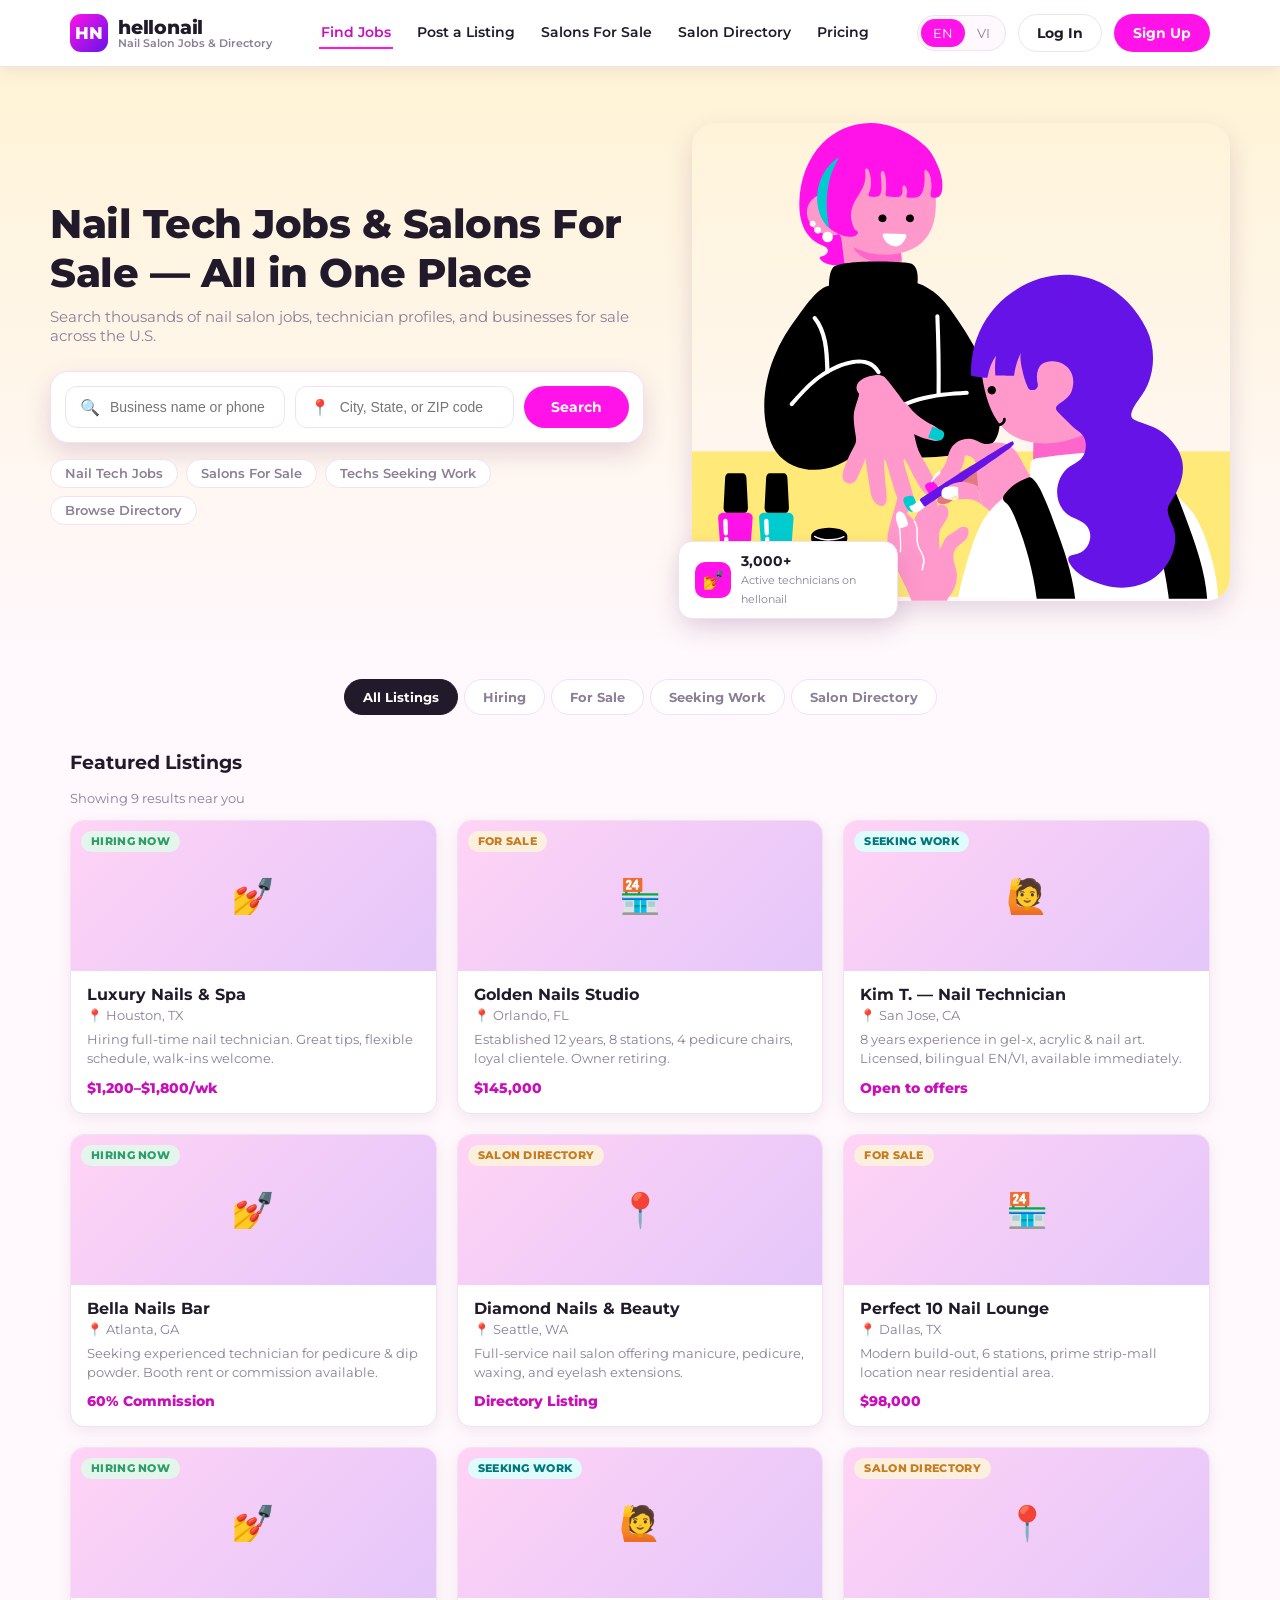
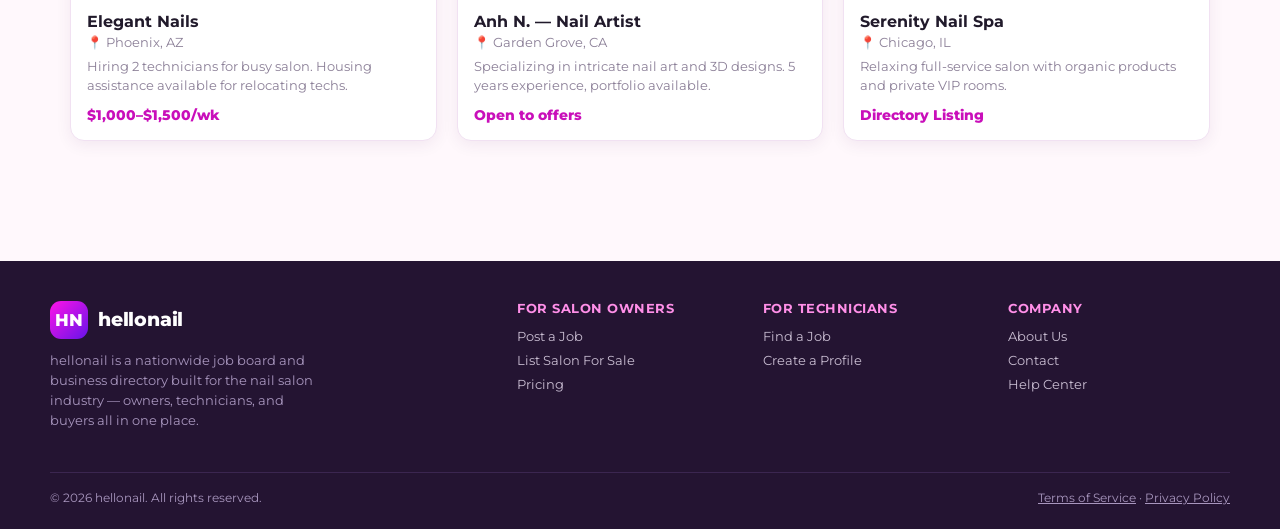
==== commit 053a683d: "Rename site brand from NailConnect to hellonail Replace all "NailConnect" / "NailConnect USA" refere" ====
--- a/index.html
+++ b/index.html
@@ -3,7 +3,7 @@
 <head>
 <meta charset="UTF-8">
 <meta name="viewport" content="width=device-width, initial-scale=1.0">
-<title>NailConnect USA — Nail Salon Jobs & Directory</title>
+<title>hellonail — Nail Salon Jobs & Directory</title>
 <link rel="preconnect" href="https://fonts.googleapis.com">
 <link rel="preconnect" href="https://fonts.gstatic.com" crossorigin>
 <link href="https://fonts.googleapis.com/css2?family=Montserrat:wght@400;500;600;700;800&display=swap" rel="stylesheet">
@@ -14,9 +14,9 @@
 <header class="site-header">
   <div class="header-row">
     <a class="brand" href="index.html">
-      <span class="mark">NC</span>
+      <span class="mark">HN</span>
       <span>
-        <span class="name">NailConnect</span>
+        <span class="name">hellonail</span>
         <span class="tagline" data-i18n="brand.tagline">Nail Salon Jobs &amp; Directory</span>
       </span>
     </a>
@@ -67,7 +67,7 @@
       <img class="hero-illustration" src="assets/img/hero-Illo.svg" alt="A group of nail technicians giving a client a manicure at a salon table" loading="eager">
       <div class="hero-badge">
         <span class="badge-icon">💅</span>
-        <span class="badge-text"><b>3,000+</b><span>Active technicians on NailConnect</span></span>
+        <span class="badge-text"><b>3,000+</b><span>Active technicians on hellonail</span></span>
       </div>
     </div>
   </div>
@@ -93,9 +93,9 @@
   <div class="footer-grid">
     <div>
       <div class="brand" style="margin-bottom:10px;">
-        <span class="mark">NC</span><span class="name" style="color:#fff;">NailConnect</span>
+        <span class="mark">HN</span><span class="name" style="color:#fff;">hellonail</span>
       </div>
-      <p style="font-size:12.5px;color:#A896BE;line-height:1.6;max-width:280px;" data-i18n="footer.about">NailConnect USA is a nationwide job board and business directory built for the nail salon industry.</p>
+      <p style="font-size:12.5px;color:#A896BE;line-height:1.6;max-width:280px;" data-i18n="footer.about">hellonail is a nationwide job board and business directory built for the nail salon industry.</p>
     </div>
     <div>
       <h4 data-i18n="footer.forOwners">For Salon Owners</h4>
@@ -116,7 +116,7 @@
     </div>
   </div>
   <div class="footer-bottom">
-    <span>© 2026 NailConnect USA. <span data-i18n="footer.rights">All rights reserved.</span></span>
+    <span>© 2026 hellonail. <span data-i18n="footer.rights">All rights reserved.</span></span>
     <span><a href="#" data-i18n="footer.terms" style="color:#A896BE;">Terms of Service</a> · <a href="#" data-i18n="footer.privacy" style="color:#A896BE;">Privacy Policy</a></span>
   </div>
 </footer>
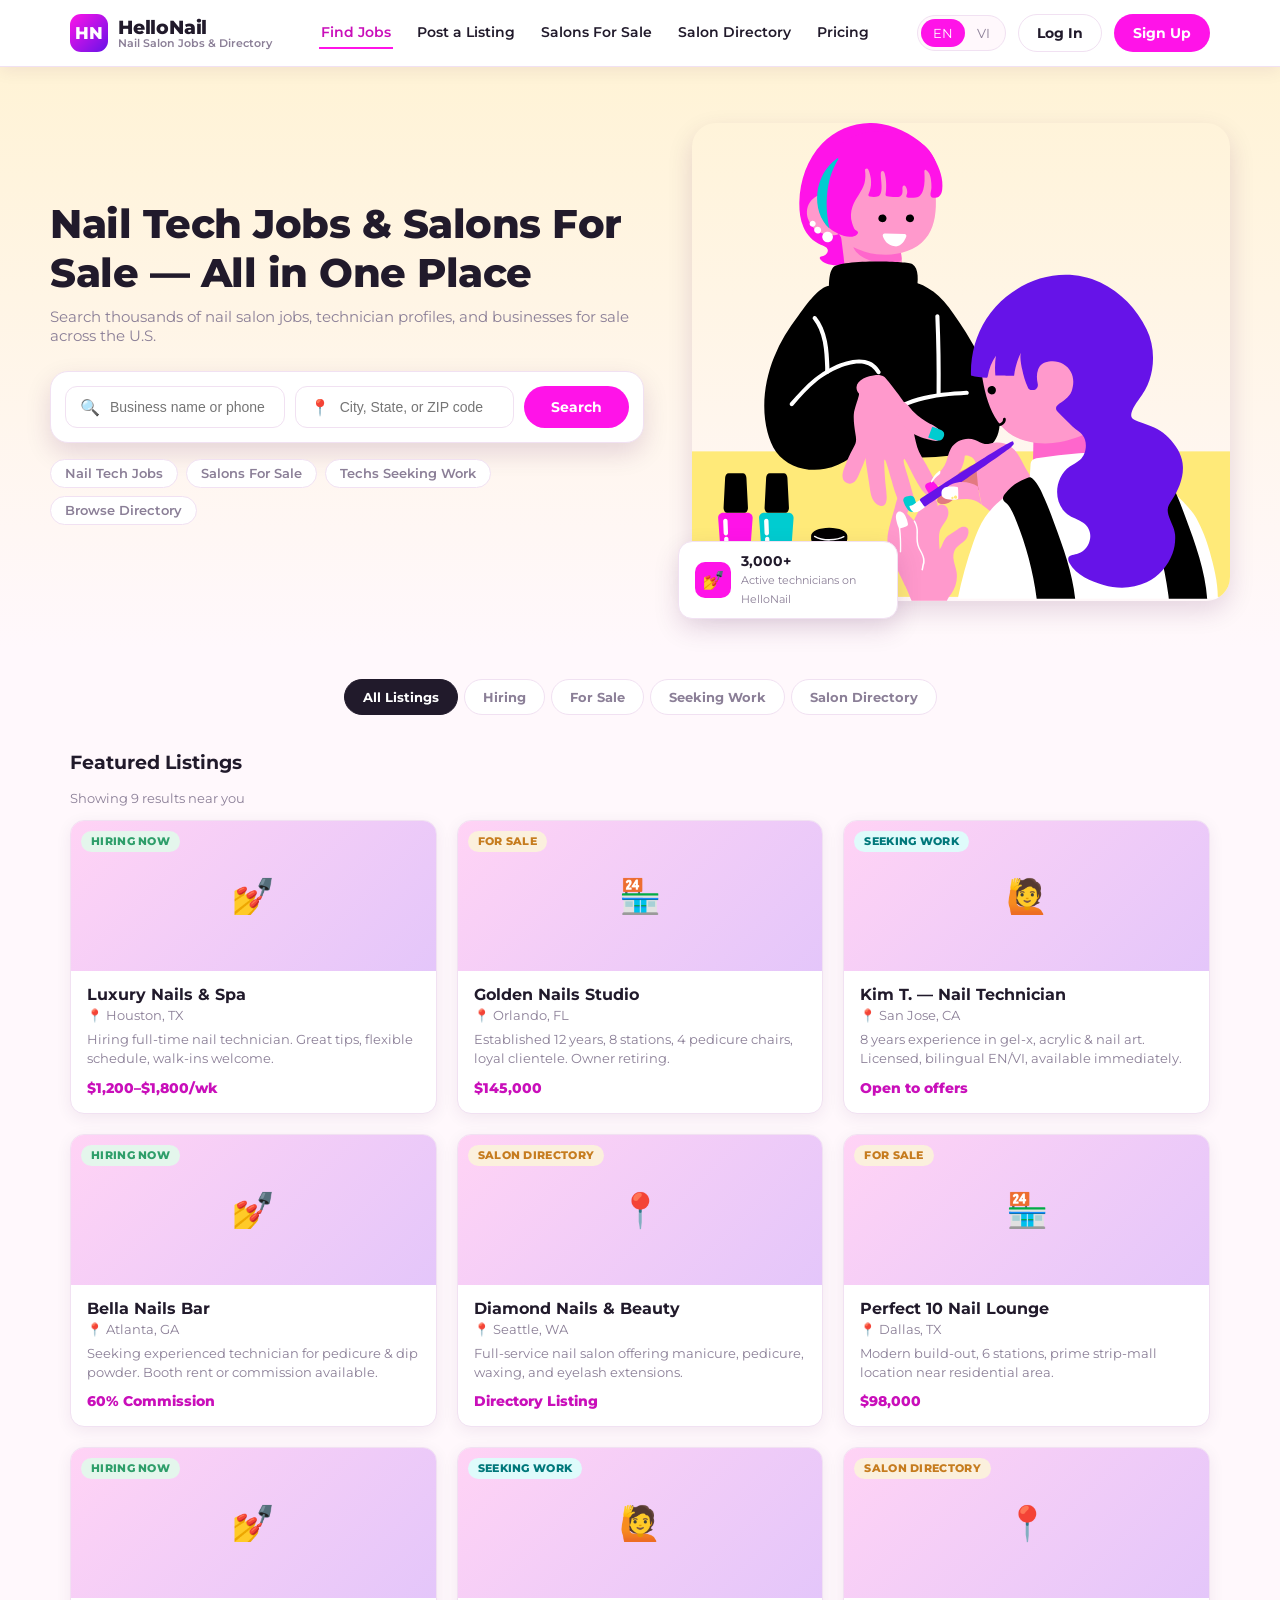
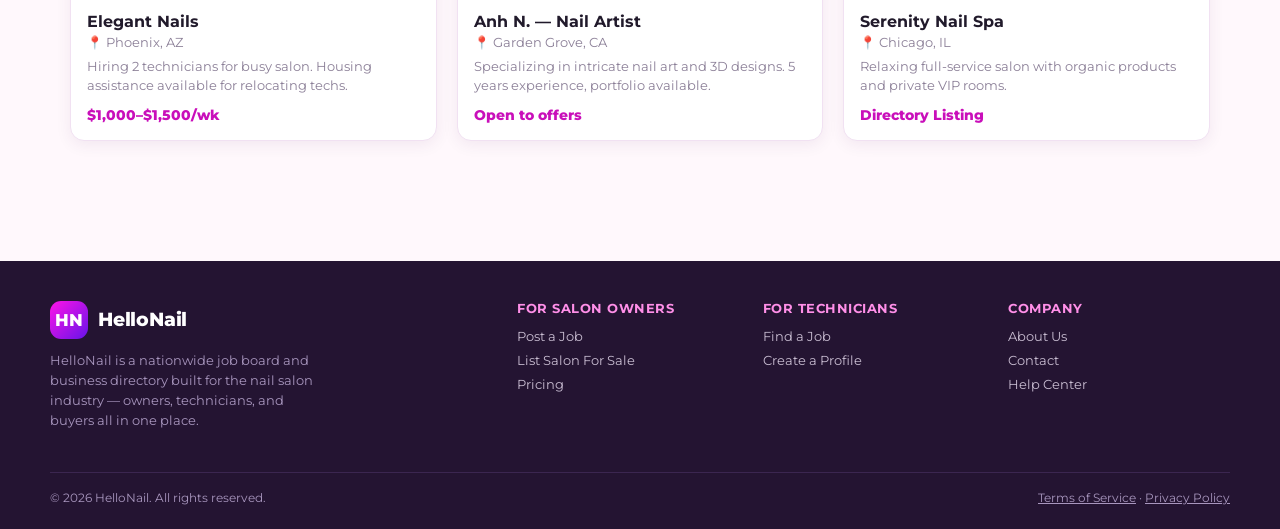
==== commit 5a66f497: "Update brand casing from hellonail to HelloNail Capitalize the brand name consistently across header" ====
--- a/index.html
+++ b/index.html
@@ -3,7 +3,7 @@
 <head>
 <meta charset="UTF-8">
 <meta name="viewport" content="width=device-width, initial-scale=1.0">
-<title>hellonail — Nail Salon Jobs & Directory</title>
+<title>HelloNail — Nail Salon Jobs & Directory</title>
 <link rel="preconnect" href="https://fonts.googleapis.com">
 <link rel="preconnect" href="https://fonts.gstatic.com" crossorigin>
 <link href="https://fonts.googleapis.com/css2?family=Montserrat:wght@400;500;600;700;800&display=swap" rel="stylesheet">
@@ -16,7 +16,7 @@
     <a class="brand" href="index.html">
       <span class="mark">HN</span>
       <span>
-        <span class="name">hellonail</span>
+        <span class="name">HelloNail</span>
         <span class="tagline" data-i18n="brand.tagline">Nail Salon Jobs &amp; Directory</span>
       </span>
     </a>
@@ -67,7 +67,7 @@
       <img class="hero-illustration" src="assets/img/hero-Illo.svg" alt="A group of nail technicians giving a client a manicure at a salon table" loading="eager">
       <div class="hero-badge">
         <span class="badge-icon">💅</span>
-        <span class="badge-text"><b>3,000+</b><span>Active technicians on hellonail</span></span>
+        <span class="badge-text"><b>3,000+</b><span>Active technicians on HelloNail</span></span>
       </div>
     </div>
   </div>
@@ -93,9 +93,9 @@
   <div class="footer-grid">
     <div>
       <div class="brand" style="margin-bottom:10px;">
-        <span class="mark">HN</span><span class="name" style="color:#fff;">hellonail</span>
+        <span class="mark">HN</span><span class="name" style="color:#fff;">HelloNail</span>
       </div>
-      <p style="font-size:12.5px;color:#A896BE;line-height:1.6;max-width:280px;" data-i18n="footer.about">hellonail is a nationwide job board and business directory built for the nail salon industry.</p>
+      <p style="font-size:12.5px;color:#A896BE;line-height:1.6;max-width:280px;" data-i18n="footer.about">HelloNail is a nationwide job board and business directory built for the nail salon industry.</p>
     </div>
     <div>
       <h4 data-i18n="footer.forOwners">For Salon Owners</h4>
@@ -116,7 +116,7 @@
     </div>
   </div>
   <div class="footer-bottom">
-    <span>© 2026 hellonail. <span data-i18n="footer.rights">All rights reserved.</span></span>
+    <span>© 2026 HelloNail. <span data-i18n="footer.rights">All rights reserved.</span></span>
     <span><a href="#" data-i18n="footer.terms" style="color:#A896BE;">Terms of Service</a> · <a href="#" data-i18n="footer.privacy" style="color:#A896BE;">Privacy Policy</a></span>
   </div>
 </footer>
